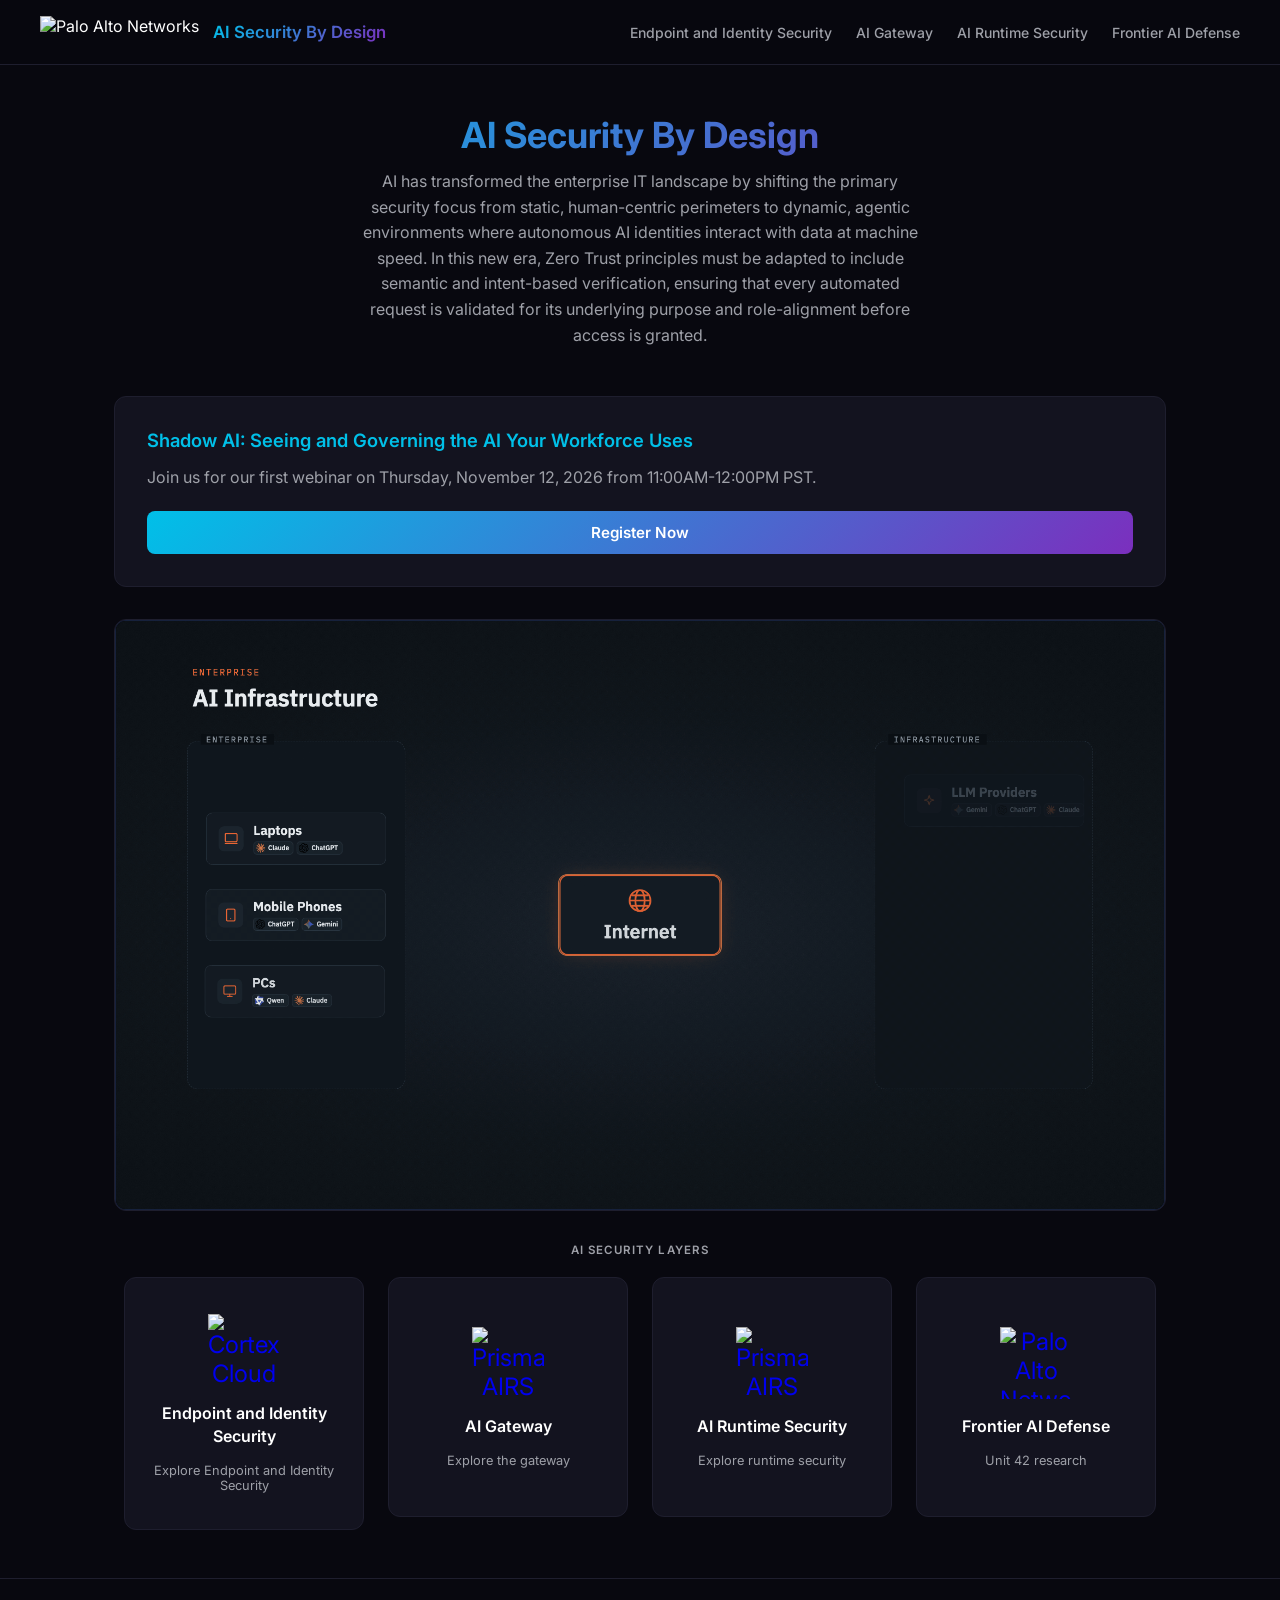
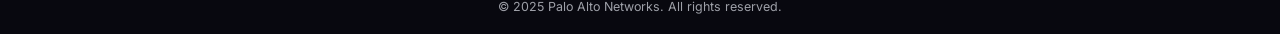
==== index.html @ 86a7da6d "Rebuild as AI Security By Design site; add GitHub Pages workflow Replace the CTF event flow with the" ====
<!DOCTYPE html>
<html lang="en">
<head>
  <meta charset="UTF-8" />
  <meta name="viewport" content="width=device-width, initial-scale=1.0" />
  <title>Palo Alto Networks AI Security By Design — Home</title>
  <link rel="icon" type="image/png" href="assets/images/PAN-Color.png" />
  <link rel="stylesheet" href="assets/css/styles.css?v=3" />
</head>
<body>
  <nav>
    <img src="assets/images/PAN-Color.png" alt="Palo Alto Networks" class="logo" />
    <a class="site-title" href="index.html">AI Security By Design</a>
    <div class="nav-links">
      <a href="aes.html">Endpoint and Identity Security</a>
      <a href="ai-gateway.html">AI Gateway</a>
      <a href="ai-runtime-security.html">AI Runtime Security</a>
      <a href="frontier-ai-defense.html">Frontier AI Defense</a>
    </div>
  </nav>

  <main>
    <div class="page-header">
      <h1>AI Security By Design</h1>
      <p>AI has transformed the enterprise IT landscape by shifting the primary security focus from static, human-centric perimeters to dynamic, agentic environments where autonomous AI identities interact with data at machine speed. In this new era, Zero Trust principles must be adapted to include semantic and intent-based verification, ensuring that every automated request is validated for its underlying purpose and role-alignment before access is granted.</p>
    </div>

    <div class="card" style="margin-bottom:32px;">
      <p style="font-weight:600;font-size:1.15rem;margin-bottom:14px;color:var(--cyan);">Shadow AI: Seeing and Governing the AI Your Workforce Uses</p>
      <p style="color:var(--muted);margin-bottom:20px;line-height:1.6;">Join us for our first webinar on Thursday, November 12, 2026 from 11:00AM-12:00PM PST.</p>
      <div class="cta-row" style="margin-top:0;">
        <a href="https://register.paloaltonetworks.com/securingtheworkforce" target="_blank" rel="noopener" class="btn btn-primary">Register Now</a>
      </div>
    </div>

    <div class="embed-wrap">
      <img src="assets/ai_enterprise.gif" alt="AI security across the enterprise"
        style="display:block;width:100%;aspect-ratio:1920/1080;border:1px solid rgba(63,95,172,0.35);box-shadow:0px 0px 18px rgba(26,19,72,0.15);border-radius:10px;box-sizing:border-box;background:#000;" />
    </div>

    <p class="section-label">AI Security Layers</p>
    <div class="menu-grid">
      <a href="aes.html" class="menu-card">
        <div class="card-icon" style="background:none;width:72px;height:72px;">
          <img src="assets/images/Cortex-Cloud-Hybrid-dark.png" alt="Cortex Cloud" style="width:100%;height:100%;object-fit:contain;" />
        </div>
        <span class="card-label">Endpoint and Identity Security</span>
        <span class="card-sub">Explore Endpoint and Identity Security</span>
      </a>

      <a href="ai-gateway.html" class="menu-card">
        <div class="card-icon" style="background:none;width:72px;height:72px;">
          <img src="assets/images/Prisma-AIRS-Hybrid-dark.svg" alt="Prisma AIRS" style="width:100%;height:100%;object-fit:contain;" />
        </div>
        <span class="card-label">AI Gateway</span>
        <span class="card-sub">Explore the gateway</span>
      </a>

      <a href="ai-runtime-security.html" class="menu-card">
        <div class="card-icon" style="background:none;width:72px;height:72px;">
          <img src="assets/images/Prisma-AIRS-Hybrid-dark.svg" alt="Prisma AIRS" style="width:100%;height:100%;object-fit:contain;" />
        </div>
        <span class="card-label">AI Runtime Security</span>
        <span class="card-sub">Explore runtime security</span>
      </a>

      <a href="frontier-ai-defense.html" class="menu-card">
        <div class="card-icon" style="background:none;width:72px;height:72px;">
          <img src="assets/images/PAN-Color.png" alt="Palo Alto Networks" style="width:100%;height:100%;object-fit:contain;" />
        </div>
        <span class="card-label">Frontier AI Defense</span>
        <span class="card-sub">Unit 42 research</span>
      </a>
    </div>
  </main>

  <footer>
    &copy; 2025 Palo Alto Networks. All rights reserved.
  </footer>
</body>
</html>
---- assets/css/styles.css ----
@import url('https://fonts.googleapis.com/css2?family=Inter:wght@300;400;500;600;700&display=swap');

*, *::before, *::after { box-sizing: border-box; margin: 0; padding: 0; }

:root {
  --bg:        #08080F;
  --surface:   #13131F;
  --border:    #1E1E2E;
  --cyan:      #00C0E8;
  --purple:    #7B2FBE;
  --gradient:  linear-gradient(135deg, #00C0E8, #7B2FBE);
  --text:      #FFFFFF;
  --muted:     #9EA0A8;
  --radius:    12px;
  --font:      'Inter', system-ui, sans-serif;
}

html { font-size: 16px; }

body {
  background: var(--bg);
  color: var(--text);
  font-family: var(--font);
  min-height: 100vh;
  display: flex;
  flex-direction: column;
}

/* ── Nav ── */
nav {
  display: flex;
  align-items: center;
  gap: 14px;
  padding: 16px 40px;
  border-bottom: 1px solid var(--border);
  background: rgba(8,8,15,0.85);
  backdrop-filter: blur(12px);
  position: sticky;
  top: 0;
  z-index: 100;
}

nav img.logo { height: 32px; object-fit: contain; }

nav .site-title {
  font-size: 1.05rem;
  font-weight: 600;
  background: var(--gradient);
  -webkit-background-clip: text;
  -webkit-text-fill-color: transparent;
  background-clip: text;
  text-decoration: none;
}

nav .nav-links { margin-left: auto; display: flex; gap: 24px; }
nav .nav-links a {
  color: var(--muted);
  text-decoration: none;
  font-size: 0.875rem;
  font-weight: 500;
  transition: color 0.2s;
}
nav .nav-links a:hover { color: var(--cyan); }

/* ── Main ── */
main {
  flex: 1;
  width: 100%;
  max-width: 1100px;
  margin: 0 auto;
  padding: 48px 24px;
}

/* ── Page header ── */
.page-header {
  text-align: center;
  margin-bottom: 48px;
}
.page-header h1 {
  font-size: 2.25rem;
  font-weight: 700;
  background: var(--gradient);
  -webkit-background-clip: text;
  -webkit-text-fill-color: transparent;
  background-clip: text;
  margin-bottom: 12px;
}
.page-header p {
  color: var(--muted);
  font-size: 1rem;
  max-width: 560px;
  margin: 0 auto;
  line-height: 1.6;
}

/* ── Card ── */
.card {
  background: var(--surface);
  border: 1px solid var(--border);
  border-radius: var(--radius);
  padding: 32px;
}

/* ── Form ── */
.form-group { margin-bottom: 20px; }
.form-group label {
  display: block;
  font-size: 0.875rem;
  font-weight: 500;
  margin-bottom: 8px;
  color: var(--muted);
}
.form-group input {
  width: 100%;
  background: var(--bg);
  border: 1px solid var(--border);
  border-radius: 8px;
  padding: 12px 16px;
  color: var(--text);
  font-family: var(--font);
  font-size: 0.95rem;
  outline: none;
  transition: border-color 0.2s;
}
.form-group input:focus { border-color: var(--cyan); }
.form-group input::placeholder { color: #4a4a5a; }

.form-note {
  font-size: 0.8rem;
  color: var(--muted);
  margin-top: 6px;
  line-height: 1.5;
}

/* ── Buttons ── */
.btn {
  display: inline-flex;
  align-items: center;
  justify-content: center;
  gap: 8px;
  padding: 12px 28px;
  border-radius: 8px;
  font-family: var(--font);
  font-size: 0.95rem;
  font-weight: 600;
  cursor: pointer;
  text-decoration: none;
  transition: opacity 0.2s, transform 0.15s;
  border: none;
}
.btn:hover { opacity: 0.88; transform: translateY(-1px); }
.btn:active { transform: translateY(0); }

.btn-primary {
  background: var(--gradient);
  color: #fff;
  width: 100%;
}

.btn-outline {
  background: transparent;
  border: 1px solid var(--cyan);
  color: var(--cyan);
}

.btn-secondary {
  background: var(--surface);
  border: 1px solid var(--border);
  color: var(--text);
}

/* ── Section label ── */
.section-label {
  font-size: 0.72rem;
  font-weight: 600;
  text-transform: uppercase;
  letter-spacing: 0.1em;
  color: var(--muted);
  margin-bottom: 20px;
  text-align: center;
}

/* ── Menu grid ── */
.menu-grid {
  display: grid;
  grid-template-columns: repeat(auto-fit, 240px);
  gap: 24px;
  justify-content: center;
}

.menu-card {
  background: var(--surface);
  border: 1px solid var(--border);
  border-radius: var(--radius);
  padding: 36px 24px;
  text-decoration: none;
  display: flex;
  flex-direction: column;
  align-items: center;
  gap: 16px;
  transition: border-color 0.2s, transform 0.2s, box-shadow 0.2s;
  aspect-ratio: 1 / 1;
  justify-content: center;
  text-align: center;
}
.menu-card:hover {
  border-color: var(--cyan);
  transform: translateY(-4px);
  box-shadow: 0 12px 32px rgba(0,192,232,0.12);
}
.menu-card .card-icon {
  width: 52px;
  height: 52px;
  border-radius: 14px;
  background: var(--gradient);
  display: flex;
  align-items: center;
  justify-content: center;
  font-size: 1.5rem;
}
.menu-card .card-label {
  font-size: 1rem;
  font-weight: 600;
  color: var(--text);
  line-height: 1.4;
}
.menu-card .card-sub {
  font-size: 0.8rem;
  color: var(--muted);
}
.menu-card--disabled {
  opacity: 0.4;
  cursor: default;
  pointer-events: none;
}

/* ── Graphic link ── */
.graphic-link {
  display: block;
  max-width: 560px;
  margin: 0 auto 28px;
  border-radius: var(--radius);
  overflow: hidden;
  border: 1px solid rgba(63,95,172,0.35);
  box-shadow: 0px 0px 18px rgba(26,19,72,0.15);
  transition: transform 0.2s, box-shadow 0.2s;
}
.graphic-link:hover {
  transform: translateY(-2px);
  box-shadow: 0 12px 32px rgba(0,192,232,0.15);
}
.graphic-link img {
  display: block;
  width: 100%;
}

/* ── Embed container ── */
.embed-wrap {
  border-radius: var(--radius);
  overflow: hidden;
  border: 1px solid var(--border);
  background: var(--surface);
  margin-bottom: 32px;
}

/* ── CTA row ── */
.cta-row {
  display: flex;
  gap: 16px;
  flex-wrap: wrap;
  justify-content: center;
  margin-top: 32px;
}
.cta-row .btn { min-width: 200px; }

/* ── Banner ── */
.banner {
  background: linear-gradient(135deg, rgba(0,192,232,0.12), rgba(123,47,190,0.12));
  border: 1px solid rgba(0,192,232,0.3);
  border-radius: var(--radius);
  padding: 20px 28px;
  margin-bottom: 28px;
  font-size: 0.95rem;
  line-height: 1.6;
  color: var(--text);
}
.banner strong { color: var(--cyan); }

/* ── Scoreboard ── */
.scoreboard-table {
  width: 100%;
  border-collapse: collapse;
  font-size: 0.9rem;
}
.scoreboard-table th {
  text-align: left;
  padding: 12px 16px;
  color: var(--muted);
  font-weight: 500;
  font-size: 0.8rem;
  text-transform: uppercase;
  letter-spacing: 0.06em;
  border-bottom: 1px solid var(--border);
}
.scoreboard-table td {
  padding: 14px 16px;
  border-bottom: 1px solid var(--border);
}
.scoreboard-table tr:last-child td { border-bottom: none; }
.scoreboard-table tr:hover td { background: rgba(255,255,255,0.03); }

.rank-badge {
  display: inline-flex;
  align-items: center;
  justify-content: center;
  width: 28px;
  height: 28px;
  border-radius: 50%;
  font-weight: 700;
  font-size: 0.8rem;
}
.rank-1 { background: linear-gradient(135deg,#FFD700,#FFA500); color:#000; }
.rank-2 { background: linear-gradient(135deg,#C0C0C0,#A8A8A8); color:#000; }
.rank-3 { background: linear-gradient(135deg,#CD7F32,#A0522D); color:#fff; }
.rank-other { background: var(--border); color: var(--muted); }

.score-pill {
  display: inline-block;
  padding: 3px 10px;
  border-radius: 20px;
  background: rgba(0,192,232,0.15);
  color: var(--cyan);
  font-weight: 600;
  font-size: 0.85rem;
}

.refresh-note {
  text-align: right;
  font-size: 0.75rem;
  color: var(--muted);
  margin-top: 12px;
}

/* ── Status / error ── */
.status-center {
  display: flex;
  flex-direction: column;
  align-items: center;
  justify-content: center;
  gap: 16px;
  min-height: 220px;
  color: var(--muted);
  font-size: 0.9rem;
}

.error-page {
  display: flex;
  flex-direction: column;
  align-items: center;
  justify-content: center;
  flex: 1;
  text-align: center;
  gap: 24px;
  padding: 48px 24px;
}
.error-page h1 {
  font-size: 2rem;
  font-weight: 700;
}
.error-icon {
  font-size: 3.5rem;
}

/* ── Footer ── */
footer {
  text-align: center;
  padding: 20px;
  color: var(--muted);
  font-size: 0.78rem;
  border-top: 1px solid var(--border);
}

/* ── Responsive ── */
@media (max-width: 600px) {
  nav { padding: 14px 20px; }
  main { padding: 32px 16px; }
  .page-header h1 { font-size: 1.6rem; }
  .cta-row { flex-direction: column; align-items: stretch; }
  .cta-row .btn { min-width: unset; }
}
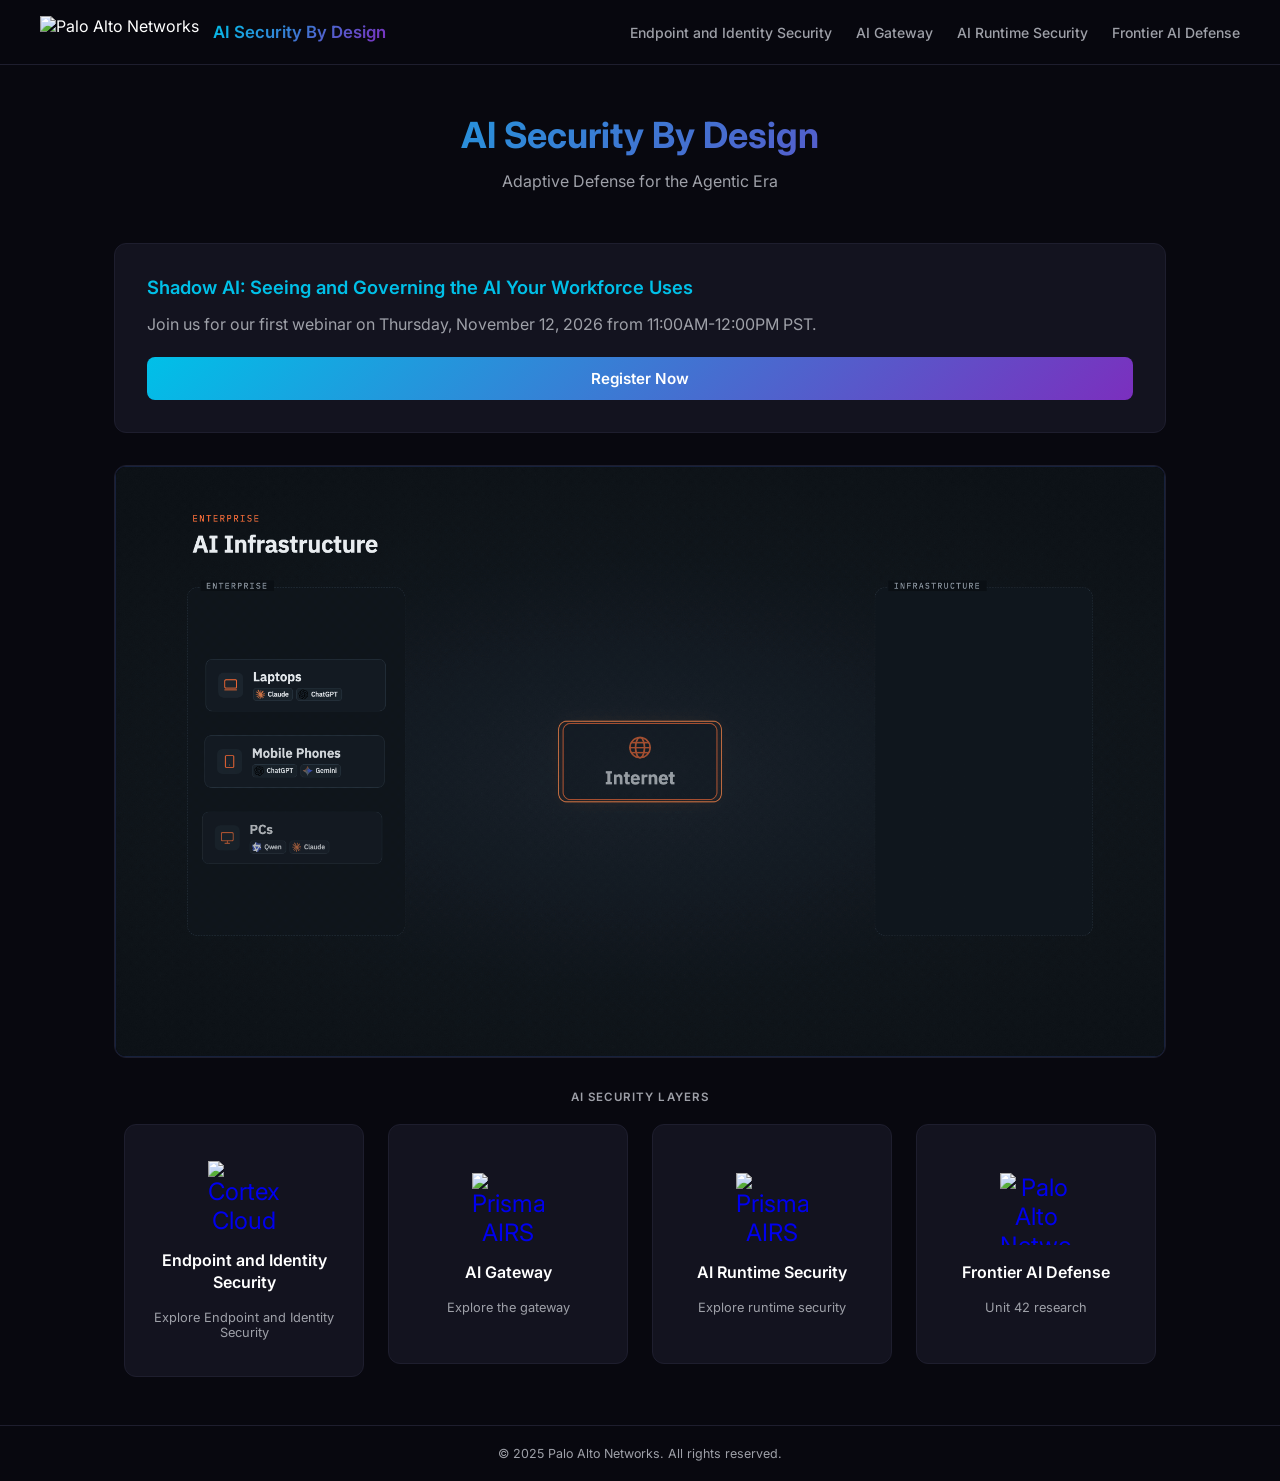
==== commit 7e463049: "Update home page tagline to "Adaptive Defense for the Agentic Era" Co-Authored-By: Claude Opus 5.5 <" ====
--- a/index.html
+++ b/index.html
@@ -22,7 +22,7 @@
   <main>
     <div class="page-header">
       <h1>AI Security By Design</h1>
-      <p>AI has transformed the enterprise IT landscape by shifting the primary security focus from static, human-centric perimeters to dynamic, agentic environments where autonomous AI identities interact with data at machine speed. In this new era, Zero Trust principles must be adapted to include semantic and intent-based verification, ensuring that every automated request is validated for its underlying purpose and role-alignment before access is granted.</p>
+      <p>Adaptive Defense for the Agentic Era</p>
     </div>
 
     <div class="card" style="margin-bottom:32px;">
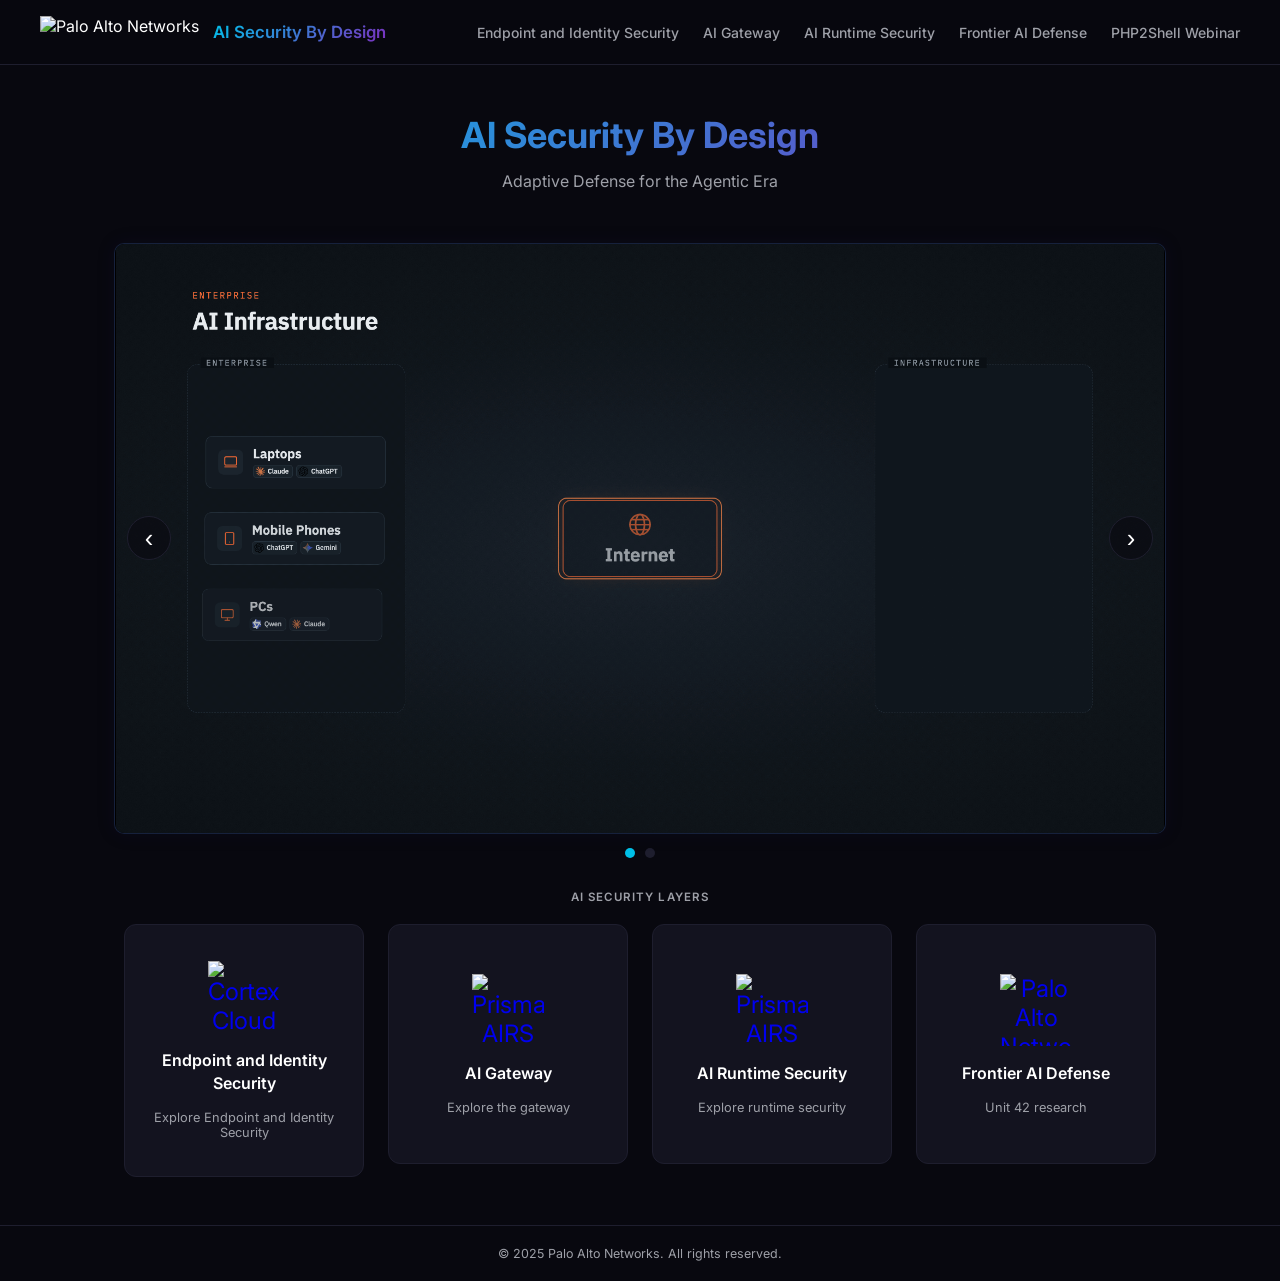
==== commit 1f8a55e8: "php2shell content added" ====
--- a/index.html
+++ b/index.html
@@ -5,7 +5,7 @@
   <meta name="viewport" content="width=device-width, initial-scale=1.0" />
   <title>Palo Alto Networks AI Security By Design — Home</title>
   <link rel="icon" type="image/png" href="assets/images/PAN-Color.png" />
-  <link rel="stylesheet" href="assets/css/styles.css?v=3" />
+  <link rel="stylesheet" href="assets/css/styles.css?v=6" />
 </head>
 <body>
   <nav>
@@ -16,6 +16,7 @@
       <a href="ai-gateway.html">AI Gateway</a>
       <a href="ai-runtime-security.html">AI Runtime Security</a>
       <a href="frontier-ai-defense.html">Frontier AI Defense</a>
+      <a href="php2shell-webinar.html">PHP2Shell Webinar</a>
     </div>
   </nav>
 
@@ -25,17 +26,17 @@
       <p>Adaptive Defense for the Agentic Era</p>
     </div>
 
-    <div class="card" style="margin-bottom:32px;">
-      <p style="font-weight:600;font-size:1.15rem;margin-bottom:14px;color:var(--cyan);">Shadow AI: Seeing and Governing the AI Your Workforce Uses</p>
-      <p style="color:var(--muted);margin-bottom:20px;line-height:1.6;">Join us for our first webinar on Thursday, November 12, 2026 from 11:00AM-12:00PM PST.</p>
-      <div class="cta-row" style="margin-top:0;">
-        <a href="https://register.paloaltonetworks.com/securingtheworkforce" target="_blank" rel="noopener" class="btn btn-primary">Register Now</a>
+    <div class="slideshow" aria-roledescription="carousel" aria-label="AI Security By Design overview">
+      <div class="slideshow-frame">
+        <img class="slide" src="assets/ai_enterprise.gif" alt="AI security across the enterprise (slide 1 of 2)" />
+        <img class="slide" src="assets/phase_1_sec_ai.gif" alt="Phase 1 of securing AI (slide 2 of 2)" loading="lazy" hidden />
+        <button class="slide-nav slide-prev" type="button" aria-label="Previous slide">&#8249;</button>
+        <button class="slide-nav slide-next" type="button" aria-label="Next slide">&#8250;</button>
       </div>
-    </div>
-
-    <div class="embed-wrap">
-      <img src="assets/ai_enterprise.gif" alt="AI security across the enterprise"
-        style="display:block;width:100%;aspect-ratio:1920/1080;border:1px solid rgba(63,95,172,0.35);box-shadow:0px 0px 18px rgba(26,19,72,0.15);border-radius:10px;box-sizing:border-box;background:#000;" />
+      <div class="slide-dots">
+        <button type="button" aria-label="Go to slide 1" aria-current="true"></button>
+        <button type="button" aria-label="Go to slide 2"></button>
+      </div>
     </div>
 
     <p class="section-label">AI Security Layers</p>
@@ -77,5 +78,32 @@
   <footer>
     &copy; 2025 Palo Alto Networks. All rights reserved.
   </footer>
+
+  <script>
+    (function () {
+      var show = document.querySelector('.slideshow');
+      var slides = show.querySelectorAll('.slide');
+      var dots = show.querySelectorAll('.slide-dots button');
+      var current = 0;
+
+      function go(i) {
+        current = (i + slides.length) % slides.length;
+        slides.forEach(function (s, n) { s.hidden = n !== current; });
+        dots.forEach(function (d, n) {
+          if (n === current) d.setAttribute('aria-current', 'true');
+          else d.removeAttribute('aria-current');
+        });
+      }
+
+      show.querySelector('.slide-prev').addEventListener('click', function () { go(current - 1); });
+      show.querySelector('.slide-next').addEventListener('click', function () { go(current + 1); });
+      slides.forEach(function (s) { s.addEventListener('click', function () { go(current + 1); }); });
+      dots.forEach(function (d, n) { d.addEventListener('click', function () { go(n); }); });
+      show.addEventListener('keydown', function (e) {
+        if (e.key === 'ArrowLeft') go(current - 1);
+        if (e.key === 'ArrowRight') go(current + 1);
+      });
+    })();
+  </script>
 </body>
 </html>
--- a/assets/css/styles.css
+++ b/assets/css/styles.css
@@ -263,6 +263,60 @@
   margin-bottom: 32px;
 }
 
+/* ── Slideshow ── */
+.slideshow { margin-bottom: 32px; }
+.slideshow-frame {
+  position: relative;
+  border: 1px solid rgba(63,95,172,0.35);
+  box-shadow: 0px 0px 18px rgba(26,19,72,0.15);
+  border-radius: 10px;
+  overflow: hidden;
+  background: #000;
+  aspect-ratio: 1920/1080;
+}
+.slideshow .slide {
+  display: block;
+  width: 100%;
+  height: 100%;
+  object-fit: contain;
+  cursor: pointer;
+}
+.slideshow .slide[hidden] { display: none; }
+.slide-nav {
+  position: absolute;
+  top: 50%;
+  transform: translateY(-50%);
+  width: 44px;
+  height: 44px;
+  border-radius: 50%;
+  border: 1px solid var(--border);
+  background: rgba(10,10,18,0.7);
+  color: var(--text);
+  font-size: 1.6rem;
+  line-height: 1;
+  cursor: pointer;
+  transition: border-color 0.2s, color 0.2s;
+}
+.slide-nav:hover { border-color: var(--cyan); color: var(--cyan); }
+.slide-prev { left: 12px; }
+.slide-next { right: 12px; }
+.slide-dots {
+  display: flex;
+  justify-content: center;
+  gap: 10px;
+  margin-top: 14px;
+}
+.slide-dots button {
+  width: 10px;
+  height: 10px;
+  padding: 0;
+  border-radius: 50%;
+  border: none;
+  background: var(--border);
+  cursor: pointer;
+}
+.slide-dots button[aria-current="true"] { background: var(--cyan); }
+
 /* ── CTA row ── */
 .cta-row {
   display: flex;
@@ -371,6 +425,45 @@
   font-size: 3.5rem;
 }
 
+/* ── Webinar script (php2shell-webinar.html, rendered from Markdown) ── */
+.script { line-height: 1.7; color: #D8D9DE; }
+.script h2 {
+  font-size: 1.4rem;
+  color: var(--cyan);
+  margin: 40px 0 16px;
+  padding-top: 24px;
+  border-top: 1px solid var(--border);
+}
+.script h2:first-child { margin-top: 0; padding-top: 0; border-top: none; }
+.script h3 { font-size: 1.1rem; margin: 28px 0 12px; color: var(--text); }
+.script p, .script ul, .script ol { margin-bottom: 16px; }
+.script ul, .script ol { padding-left: 24px; }
+.script li { margin-bottom: 8px; }
+.script li > ol, .script li > ul { margin-top: 8px; margin-bottom: 0; }
+.script li > p { margin-bottom: 8px; }
+.script strong { color: var(--text); }
+.script a { color: var(--cyan); }
+.script blockquote { margin: 0 0 16px; padding: 10px 16px; border-left: 3px solid var(--border); color: var(--muted); }
+.script blockquote p { margin: 0; }
+.script blockquote.cue {
+  display: inline-block;
+  border-left: 3px solid #F5C518;
+  background: rgba(245,197,24,0.12);
+  border-radius: 6px;
+  font-size: 0.8rem;
+  letter-spacing: 0.03em;
+}
+.script blockquote.cue strong { color: #F5C518; }
+.script video.slide-video {
+  display: block;
+  width: 100%;
+  aspect-ratio: 1920/1080;
+  border: 1px solid rgba(63,95,172,0.35);
+  border-radius: 10px;
+  background: #000;
+  margin: 0;
+}
+
 /* ── Footer ── */
 footer {
   text-align: center;
@@ -382,7 +475,8 @@
 
 /* ── Responsive ── */
 @media (max-width: 600px) {
-  nav { padding: 14px 20px; }
+  nav { padding: 14px 20px; flex-wrap: wrap; }
+  nav .nav-links { flex-wrap: wrap; gap: 8px 16px; margin-left: 0; }
   main { padding: 32px 16px; }
   .page-header h1 { font-size: 1.6rem; }
   .cta-row { flex-direction: column; align-items: stretch; }
